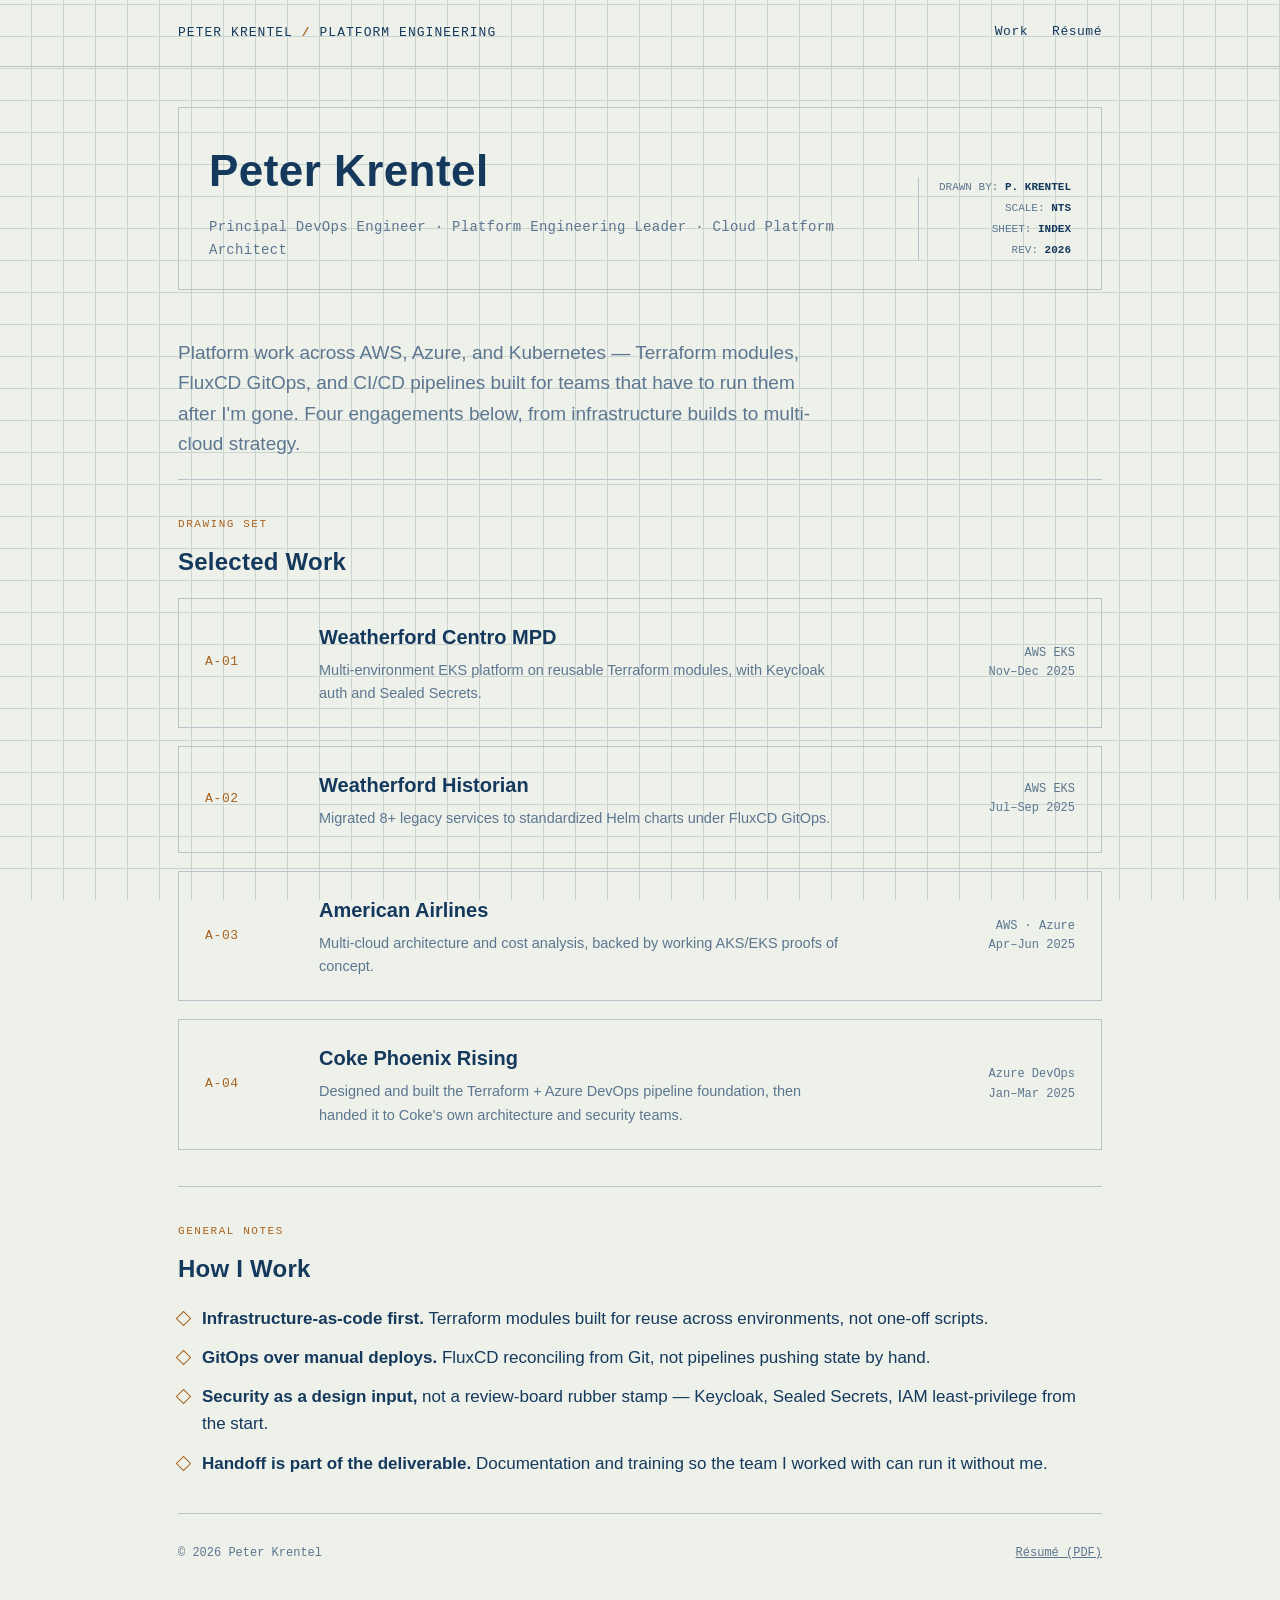
==== index.html @ 2c845978 "Publish site update from source repo" ====
<!DOCTYPE html>
<html lang="en">
<head>
<meta charset="UTF-8" />
<meta name="viewport" content="width=device-width, initial-scale=1.0" />
<title>Peter Krentel — Platform Engineering Portfolio</title>
<meta name="description" content="Platform engineering and cloud architecture portfolio: Terraform, Kubernetes, FluxCD GitOps, and CI/CD across AWS and Azure." />
<link rel="icon" href="data:image/svg+xml,%3Csvg xmlns='http://www.w3.org/2000/svg' viewBox='0 0 32 32'%3E%3Crect width='32' height='32' fill='%2314395c'/%3E%3Crect x='6' y='6' width='20' height='20' fill='none' stroke='%23eef4f9' stroke-width='2'/%3E%3Cline x1='16' y1='6' x2='16' y2='26' stroke='%23eef4f9' stroke-width='1'/%3E%3Cline x1='6' y1='16' x2='26' y2='16' stroke='%23eef4f9' stroke-width='1'/%3E%3C/svg%3E" />
<link rel="stylesheet" href="assets/style.css" />
</head>
<body>

<nav class="sitenav">
  <div class="wrap">
    <a class="brand" href="index.html">PETER KRENTEL <b>/</b> PLATFORM ENGINEERING</a>
    <div class="links">
      <a href="#work">Work</a>
      <a href="assets/resume.pdf">Résumé</a>
    </div>
  </div>
</nav>

<div class="wrap">

  <div class="titleblock">
    <div>
      <h1>Peter Krentel</h1>
      <div class="role">Principal DevOps Engineer &middot; Platform Engineering Leader &middot; Cloud Platform Architect</div>
    </div>
    <div class="stamp">
      DRAWN&nbsp;BY: <b>P.&nbsp;KRENTEL</b><br />
      SCALE: <b>NTS</b><br />
      SHEET: <b>INDEX</b><br />
      REV: <b>2026</b>
    </div>
  </div>

  <p class="lede">Platform work across AWS, Azure, and Kubernetes — Terraform modules, FluxCD GitOps, and CI/CD pipelines built for teams that have to run them after I'm gone. Four engagements below, from infrastructure builds to multi-cloud strategy.</p>

  <section class="block" id="work">
    <p class="eyebrow">Drawing Set</p>
    <h2>Selected Work</h2>
    <div class="sheet-index">

      <a class="sheet" href="projects/weatherford-centro-mpd.html">
        <span class="sheet-no">A-01</span>
        <span>
          <p class="sheet-title">Weatherford Centro MPD</p>
          <p class="sheet-desc">Multi-environment EKS platform on reusable Terraform modules, with Keycloak auth and Sealed Secrets.</p>
        </span>
        <span class="sheet-meta">AWS EKS<br />Nov&ndash;Dec 2025</span>
      </a>

      <a class="sheet" href="projects/weatherford-historian.html">
        <span class="sheet-no">A-02</span>
        <span>
          <p class="sheet-title">Weatherford Historian</p>
          <p class="sheet-desc">Migrated 8+ legacy services to standardized Helm charts under FluxCD GitOps.</p>
        </span>
        <span class="sheet-meta">AWS EKS<br />Jul&ndash;Sep 2025</span>
      </a>

      <a class="sheet" href="projects/american-airlines.html">
        <span class="sheet-no">A-03</span>
        <span>
          <p class="sheet-title">American Airlines</p>
          <p class="sheet-desc">Multi-cloud architecture and cost analysis, backed by working AKS/EKS proofs of concept.</p>
        </span>
        <span class="sheet-meta">AWS &middot; Azure<br />Apr&ndash;Jun 2025</span>
      </a>

      <a class="sheet" href="projects/coke-phoenix-rising.html">
        <span class="sheet-no">A-04</span>
        <span>
          <p class="sheet-title">Coke Phoenix Rising</p>
          <p class="sheet-desc">Designed and built the Terraform + Azure DevOps pipeline foundation, then handed it to Coke's own architecture and security teams.</p>
        </span>
        <span class="sheet-meta">Azure DevOps<br />Jan&ndash;Mar 2025</span>
      </a>

    </div>
  </section>

  <section class="block">
    <p class="eyebrow">General Notes</p>
    <h2>How I Work</h2>
    <ul class="marks">
      <li><b>Infrastructure-as-code first.</b> Terraform modules built for reuse across environments, not one-off scripts.</li>
      <li><b>GitOps over manual deploys.</b> FluxCD reconciling from Git, not pipelines pushing state by hand.</li>
      <li><b>Security as a design input,</b> not a review-board rubber stamp — Keycloak, Sealed Secrets, IAM least-privilege from the start.</li>
      <li><b>Handoff is part of the deliverable.</b> Documentation and training so the team I worked with can run it without me.</li>
    </ul>
  </section>

  <footer class="sitefoot">
    <span>&copy; 2026 Peter Krentel</span>
    <span><a href="assets/resume.pdf">Résumé (PDF)</a></span>
  </footer>

</div>

</body>
</html>
---- assets/style.css ----
/* ---------------------------------------------------------------
   Design system: drafting-table blueprint.
   Dark = cyanotype print (white ink on blueprint blue).
   Light = blueline print (blue ink on drafting paper).
   Both are real historical print processes for the same drawing —
   not an inverted palette, an alternate print of it.
   ------------------------------------------------------------- */

:root {
  --blueprint: #14395c;
  --blueprint-deep: #0c283f;
  --ink: #eef4f9;
  --grid-line: #2b567f;
  --accent: #e8a54c;
  --accent-ink: #1a1206;
  --muted: #9fb7cc;
  --rule: #33608a;
  --font-display: "Futura", "Century Gothic", "Avenir Next Condensed", "Bahnschrift", "Trebuchet MS", sans-serif;
  --font-body: -apple-system, "Segoe UI", "Helvetica Neue", Arial, sans-serif;
  --font-mono: ui-monospace, "SF Mono", "Cascadia Code", "Consolas", monospace;
}

@media (prefers-color-scheme: light) {
  :root {
    --blueprint: #eef0ea;
    --blueprint-deep: #e2e5dd;
    --ink: #14395c;
    --grid-line: #c9d3d0;
    --accent: #a8631f;
    --accent-ink: #fff8ec;
    --muted: #5c7690;
    --rule: #b7c4c9;
  }
}

* { box-sizing: border-box; }

html { scroll-behavior: smooth; }

body {
  margin: 0;
  background:
    repeating-linear-gradient(0deg, transparent, transparent 31px, var(--grid-line) 31px, var(--grid-line) 32px),
    repeating-linear-gradient(90deg, transparent, transparent 31px, var(--grid-line) 31px, var(--grid-line) 32px),
    var(--blueprint);
  background-attachment: fixed;
  opacity: 1;
  color: var(--ink);
  font-family: var(--font-body);
  font-size: 17px;
  line-height: 1.6;
}

/* grid lines should read faint, not literal */
body { position: relative; }
body::before {
  content: "";
  position: fixed;
  inset: 0;
  background: inherit;
  opacity: 1;
  z-index: -1;
}

a { color: inherit; }
a:focus-visible, button:focus-visible, input:focus-visible {
  outline: 2px solid var(--accent);
  outline-offset: 3px;
}

.wrap {
  max-width: 980px;
  margin: 0 auto;
  padding: 0 28px;
}

/* ---------------- nav ---------------- */
.sitenav {
  border-bottom: 1px solid var(--rule);
  padding: 22px 0;
}
.sitenav .wrap {
  display: flex;
  justify-content: space-between;
  align-items: center;
  gap: 16px;
  flex-wrap: wrap;
}
.sitenav .brand {
  font-family: var(--font-mono);
  font-size: 13px;
  letter-spacing: 0.08em;
  text-transform: uppercase;
  text-decoration: none;
  color: var(--ink);
}
.sitenav .brand b { color: var(--accent); }
.sitenav .links {
  display: flex;
  gap: 24px;
  font-family: var(--font-mono);
  font-size: 13px;
  letter-spacing: 0.04em;
}
.sitenav .links a { text-decoration: none; border-bottom: 1px solid transparent; }
.sitenav .links a:hover { border-bottom-color: var(--accent); }

/* ---------------- title block (architectural drawing convention) ---------------- */
.titleblock {
  border: 1px solid var(--rule);
  padding: 28px 30px;
  margin: 40px 0 48px;
  display: grid;
  grid-template-columns: 1fr auto;
  gap: 20px;
  align-items: end;
}
.titleblock h1 {
  font-family: var(--font-display);
  font-weight: 700;
  font-size: clamp(28px, 4.4vw, 44px);
  letter-spacing: 0.01em;
  margin: 0 0 10px;
  text-wrap: balance;
}
.titleblock .role {
  font-family: var(--font-mono);
  font-size: 14px;
  color: var(--muted);
  letter-spacing: 0.02em;
}
.titleblock .stamp {
  font-family: var(--font-mono);
  font-size: 11px;
  text-align: right;
  color: var(--muted);
  border-left: 1px solid var(--rule);
  padding-left: 20px;
  line-height: 1.9;
  white-space: nowrap;
}
.titleblock .stamp b { color: var(--ink); font-weight: 600; }

/* ---------------- eyebrow / labels ---------------- */
.eyebrow {
  font-family: var(--font-mono);
  font-size: 11px;
  letter-spacing: 0.14em;
  text-transform: uppercase;
  color: var(--accent);
  margin: 0 0 10px;
}

h2 {
  font-family: var(--font-display);
  font-weight: 700;
  font-size: 24px;
  letter-spacing: 0.01em;
  margin: 0 0 16px;
  text-wrap: balance;
}

section.block {
  padding: 36px 0;
  border-top: 1px solid var(--rule);
}

p { max-width: 65ch; }
.lede {
  font-size: 19px;
  color: var(--muted);
  max-width: 60ch;
}

/* ---------------- sheet index (project cards) ---------------- */
.sheet-index {
  display: grid;
  gap: 18px;
}
.sheet {
  display: grid;
  grid-template-columns: 90px 1fr auto;
  gap: 24px;
  align-items: center;
  border: 1px solid var(--rule);
  padding: 22px 26px;
  text-decoration: none;
  color: inherit;
  transition: border-color 0.15s ease, transform 0.15s ease;
}
.sheet:hover { border-color: var(--accent); }
@media (prefers-reduced-motion: no-preference) {
  .sheet:hover { transform: translateX(2px); }
}
.sheet .sheet-no {
  font-family: var(--font-mono);
  font-size: 13px;
  color: var(--accent);
  letter-spacing: 0.05em;
}
.sheet .sheet-title {
  font-family: var(--font-display);
  font-weight: 700;
  font-size: 20px;
  margin: 0 0 6px;
}
.sheet .sheet-desc {
  color: var(--muted);
  font-size: 14.5px;
  margin: 0;
}
.sheet .sheet-meta {
  font-family: var(--font-mono);
  font-size: 12px;
  color: var(--muted);
  text-align: right;
  white-space: nowrap;
}

@media (max-width: 640px) {
  .sheet { grid-template-columns: 1fr; gap: 8px; }
  .sheet .sheet-meta { text-align: left; }
  .titleblock { grid-template-columns: 1fr; }
  .titleblock .stamp { border-left: none; border-top: 1px solid var(--rule); padding-left: 0; padding-top: 14px; text-align: left; }
}

/* ---------------- specification schedule (tech stack table) ---------------- */
.schedule {
  width: 100%;
  border-collapse: collapse;
  font-family: var(--font-mono);
  font-size: 13.5px;
}
.schedule th, .schedule td {
  text-align: left;
  padding: 10px 14px;
  border-bottom: 1px solid var(--rule);
  vertical-align: top;
}
.schedule th {
  color: var(--accent);
  font-weight: 500;
  font-size: 11px;
  letter-spacing: 0.08em;
  text-transform: uppercase;
}
.schedule-wrap { overflow-x: auto; border: 1px solid var(--rule); }

/* ---------------- accomplishments ---------------- */
.marks {
  list-style: none;
  margin: 0;
  padding: 0;
  display: grid;
  gap: 12px;
}
.marks li {
  padding-left: 24px;
  position: relative;
}
.marks li::before {
  content: "";
  position: absolute;
  left: 0;
  top: 8px;
  width: 9px;
  height: 9px;
  border: 1.5px solid var(--accent);
  transform: rotate(45deg);
}

/* ---------------- diagram (blueprint linework) ---------------- */
.diagram {
  border: 1px solid var(--rule);
  padding: 26px;
  overflow-x: auto;
}
.diagram-label {
  font-family: var(--font-mono);
  font-size: 10.5px;
  letter-spacing: 0.1em;
  text-transform: uppercase;
  color: var(--muted);
  margin: 0 0 18px;
}
.flow {
  display: flex;
  align-items: center;
  gap: 10px;
  flex-wrap: nowrap;
  min-width: max-content;
}
.flow + .flow { margin-top: 14px; }
.node {
  font-family: var(--font-mono);
  font-size: 12.5px;
  border: 1px solid var(--rule);
  padding: 8px 12px;
  white-space: nowrap;
}
.node.accent { border-color: var(--accent); color: var(--accent); }
.flow-arrow { color: var(--muted); font-size: 13px; }

/* ---------------- footer ---------------- */
.sitefoot {
  border-top: 1px solid var(--rule);
  padding: 30px 0 60px;
  font-family: var(--font-mono);
  font-size: 12px;
  color: var(--muted);
  display: flex;
  justify-content: space-between;
  flex-wrap: wrap;
  gap: 10px;
}

/* ---------------- button ---------------- */
.btn {
  display: inline-flex;
  align-items: center;
  gap: 8px;
  font-family: var(--font-mono);
  font-size: 13px;
  letter-spacing: 0.03em;
  text-decoration: none;
  color: var(--accent-ink);
  background: var(--accent);
  padding: 10px 18px;
  border: 1px solid var(--accent);
}
.btn.ghost {
  background: transparent;
  color: var(--ink);
  border-color: var(--rule);
}

.back-link {
  font-family: var(--font-mono);
  font-size: 13px;
  text-decoration: none;
  color: var(--muted);
  display: inline-block;
  margin-bottom: 24px;
}
.back-link:hover { color: var(--accent); }
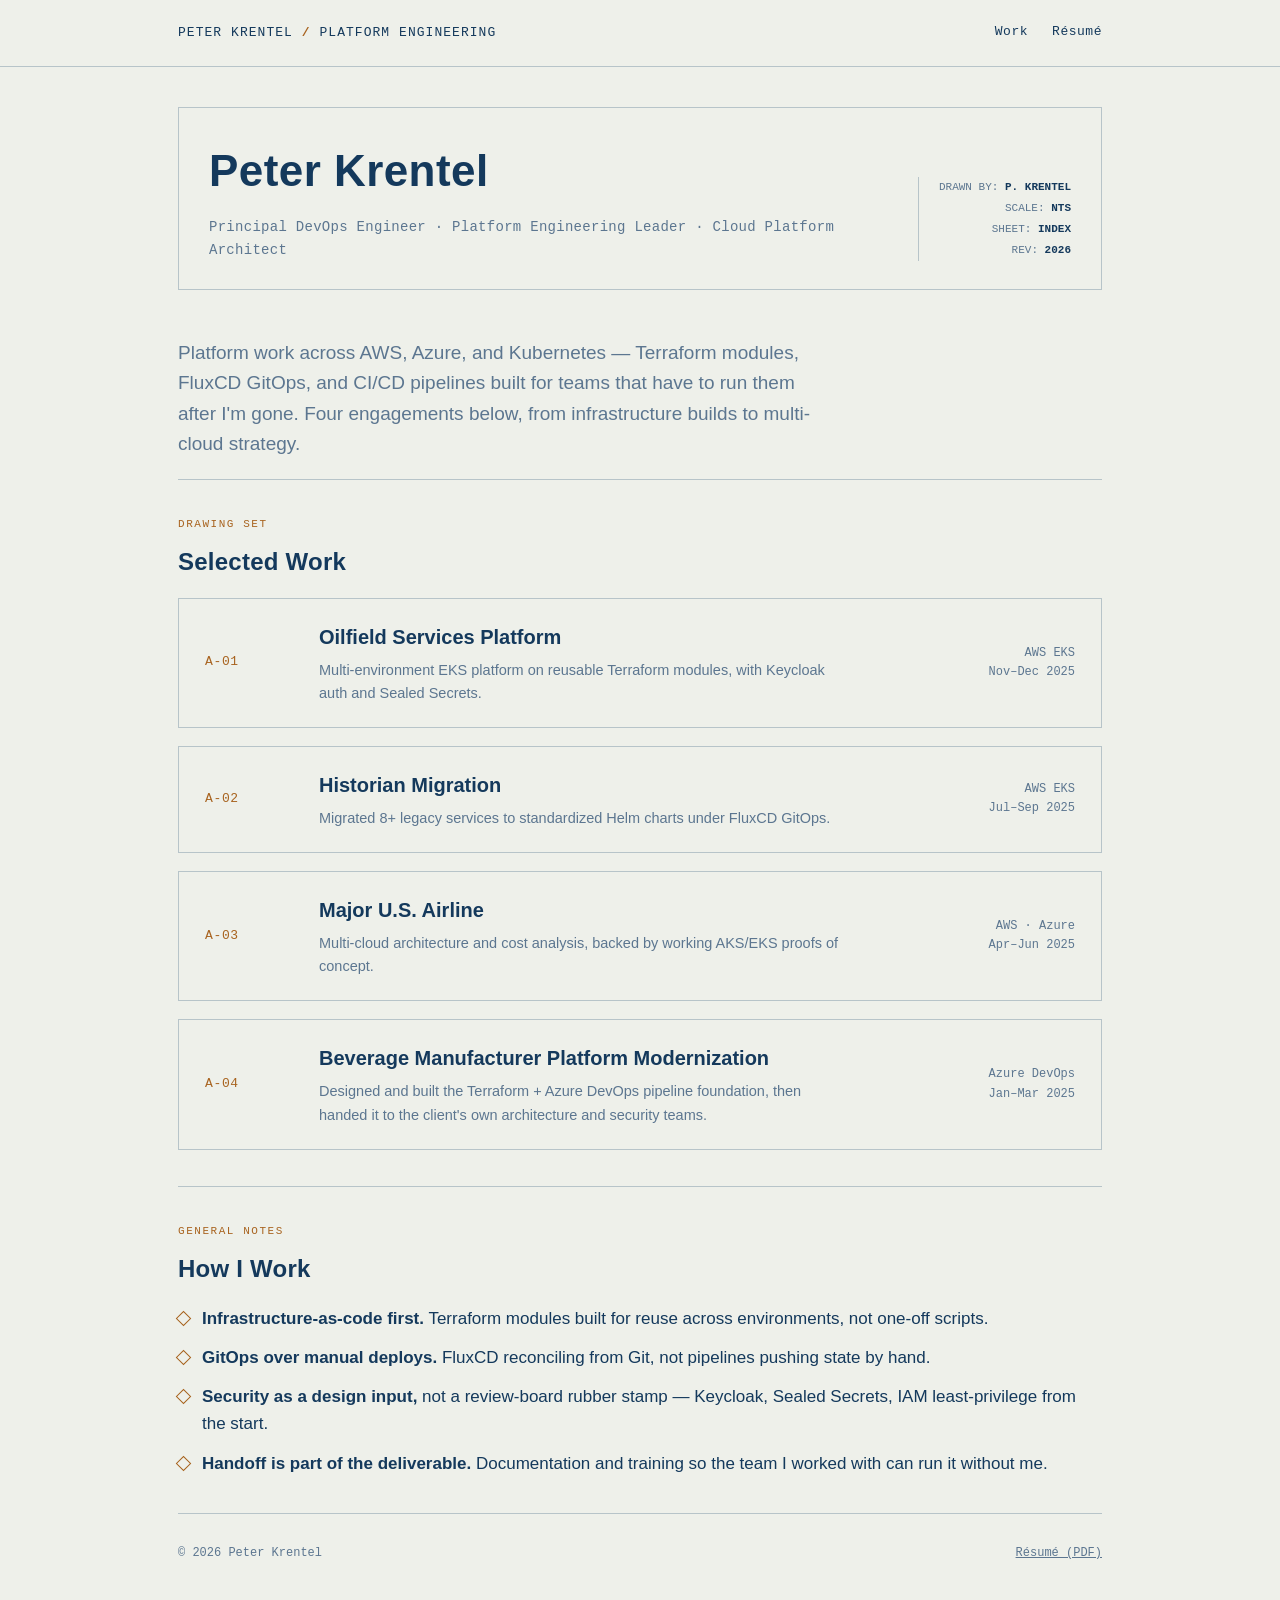
==== commit a3289e26: "Publish site update from source repo" ====
--- a/index.html
+++ b/index.html
@@ -42,38 +42,38 @@
     <h2>Selected Work</h2>
     <div class="sheet-index">
 
-      <a class="sheet" href="projects/weatherford-centro-mpd.html">
+      <a class="sheet" href="projects/oilfield-services-platform.html">
         <span class="sheet-no">A-01</span>
         <span>
-          <p class="sheet-title">Weatherford Centro MPD</p>
+          <p class="sheet-title">Oilfield Services Platform</p>
           <p class="sheet-desc">Multi-environment EKS platform on reusable Terraform modules, with Keycloak auth and Sealed Secrets.</p>
         </span>
         <span class="sheet-meta">AWS EKS<br />Nov&ndash;Dec 2025</span>
       </a>
 
-      <a class="sheet" href="projects/weatherford-historian.html">
+      <a class="sheet" href="projects/historian-migration.html">
         <span class="sheet-no">A-02</span>
         <span>
-          <p class="sheet-title">Weatherford Historian</p>
+          <p class="sheet-title">Historian Migration</p>
           <p class="sheet-desc">Migrated 8+ legacy services to standardized Helm charts under FluxCD GitOps.</p>
         </span>
         <span class="sheet-meta">AWS EKS<br />Jul&ndash;Sep 2025</span>
       </a>
 
-      <a class="sheet" href="projects/american-airlines.html">
+      <a class="sheet" href="projects/major-us-airline.html">
         <span class="sheet-no">A-03</span>
         <span>
-          <p class="sheet-title">American Airlines</p>
+          <p class="sheet-title">Major U.S. Airline</p>
           <p class="sheet-desc">Multi-cloud architecture and cost analysis, backed by working AKS/EKS proofs of concept.</p>
         </span>
         <span class="sheet-meta">AWS &middot; Azure<br />Apr&ndash;Jun 2025</span>
       </a>
 
-      <a class="sheet" href="projects/coke-phoenix-rising.html">
+      <a class="sheet" href="projects/beverage-platform-modernization.html">
         <span class="sheet-no">A-04</span>
         <span>
-          <p class="sheet-title">Coke Phoenix Rising</p>
-          <p class="sheet-desc">Designed and built the Terraform + Azure DevOps pipeline foundation, then handed it to Coke's own architecture and security teams.</p>
+          <p class="sheet-title">Beverage Manufacturer Platform Modernization</p>
+          <p class="sheet-desc">Designed and built the Terraform + Azure DevOps pipeline foundation, then handed it to the client's own architecture and security teams.</p>
         </span>
         <span class="sheet-meta">Azure DevOps<br />Jan&ndash;Mar 2025</span>
       </a>
--- a/assets/style.css
+++ b/assets/style.css
@@ -39,27 +39,11 @@
 
 body {
   margin: 0;
-  background:
-    repeating-linear-gradient(0deg, transparent, transparent 31px, var(--grid-line) 31px, var(--grid-line) 32px),
-    repeating-linear-gradient(90deg, transparent, transparent 31px, var(--grid-line) 31px, var(--grid-line) 32px),
-    var(--blueprint);
-  background-attachment: fixed;
-  opacity: 1;
+  background: var(--blueprint);
   color: var(--ink);
   font-family: var(--font-body);
   font-size: 17px;
   line-height: 1.6;
-}
-
-/* grid lines should read faint, not literal */
-body { position: relative; }
-body::before {
-  content: "";
-  position: fixed;
-  inset: 0;
-  background: inherit;
-  opacity: 1;
-  z-index: -1;
 }
 
 a { color: inherit; }
@@ -343,3 +327,75 @@
   margin-bottom: 24px;
 }
 .back-link:hover { color: var(--accent); }
+
+/* ---------------- rendered markdown content ---------------- */
+.md-content { padding-bottom: 20px; }
+.md-content h2 {
+  font-family: var(--font-display);
+  font-weight: 700;
+  font-size: 22px;
+  margin: 44px 0 16px;
+  padding-top: 32px;
+  border-top: 1px solid var(--rule);
+  text-wrap: balance;
+}
+.md-content h2:first-child { margin-top: 0; padding-top: 0; border-top: none; }
+.md-content h3 {
+  font-family: var(--font-mono);
+  font-size: 13px;
+  letter-spacing: 0.06em;
+  text-transform: uppercase;
+  color: var(--accent);
+  margin: 28px 0 12px;
+}
+.md-content p { max-width: 68ch; color: var(--ink); }
+.md-content strong { color: var(--ink); }
+.md-content hr { border: none; border-top: 1px solid var(--rule); margin: 8px 0; }
+.md-content ul, .md-content ol { padding-left: 22px; max-width: 68ch; }
+.md-content li { margin-bottom: 8px; }
+.md-content a { color: var(--accent); text-decoration-color: var(--rule); }
+.md-content code {
+  font-family: var(--font-mono);
+  font-size: 0.9em;
+  background: var(--blueprint-deep);
+  padding: 2px 5px;
+}
+.md-content pre {
+  font-family: var(--font-mono);
+  font-size: 13px;
+  background: var(--blueprint-deep);
+  border: 1px solid var(--rule);
+  padding: 16px 18px;
+  overflow-x: auto;
+}
+.md-content pre code { background: none; padding: 0; }
+.md-content table {
+  width: 100%;
+  border-collapse: collapse;
+  font-family: var(--font-mono);
+  font-size: 13px;
+  margin: 8px 0 24px;
+}
+.md-content th, .md-content td {
+  text-align: left;
+  padding: 9px 14px;
+  border-bottom: 1px solid var(--rule);
+}
+.md-content th {
+  color: var(--accent);
+  font-weight: 500;
+  font-size: 11px;
+  letter-spacing: 0.06em;
+  text-transform: uppercase;
+}
+.md-content .table-wrap { overflow-x: auto; }
+
+/* mermaid diagrams inherit the same drafting-sheet framing as everything else */
+.mermaid {
+  border: 1px solid var(--rule);
+  padding: 20px;
+  margin: 12px 0 28px;
+  overflow-x: auto;
+  background: var(--blueprint-deep);
+}
+.mermaid svg { max-width: 100%; }
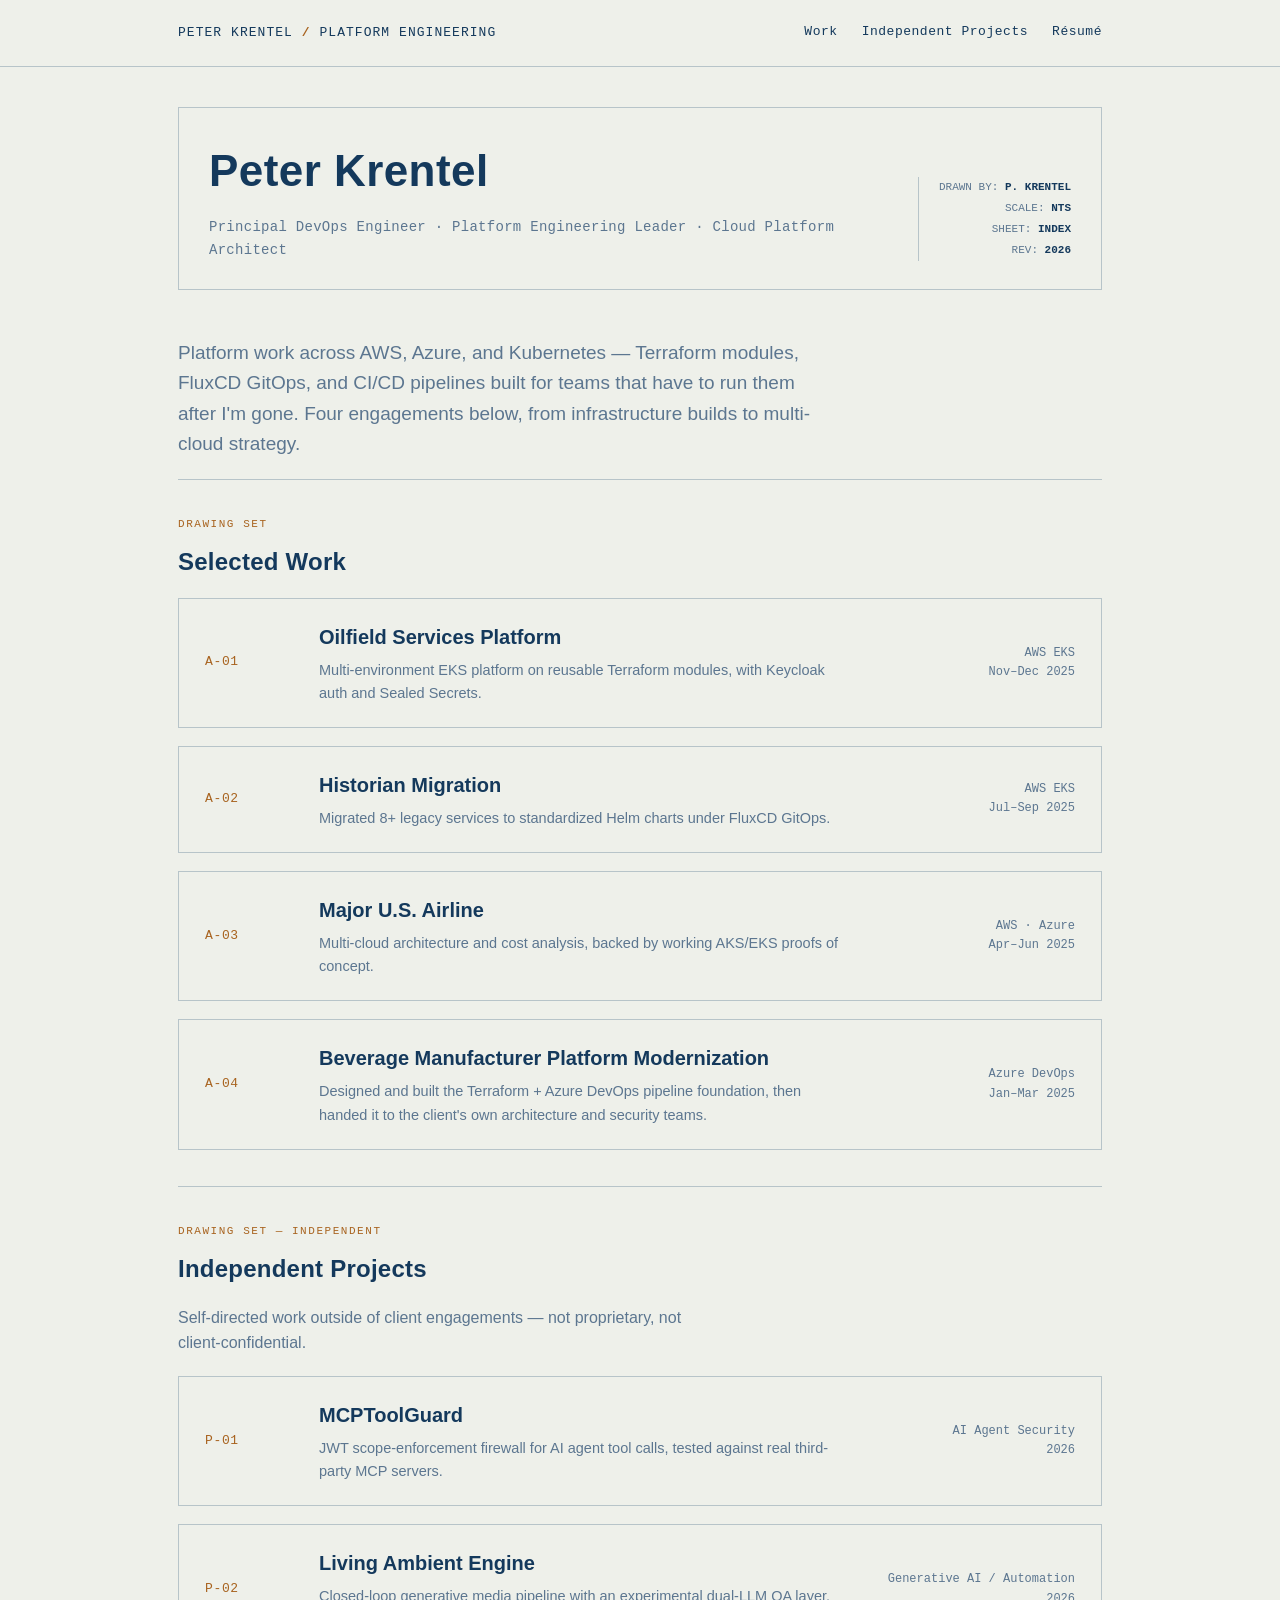
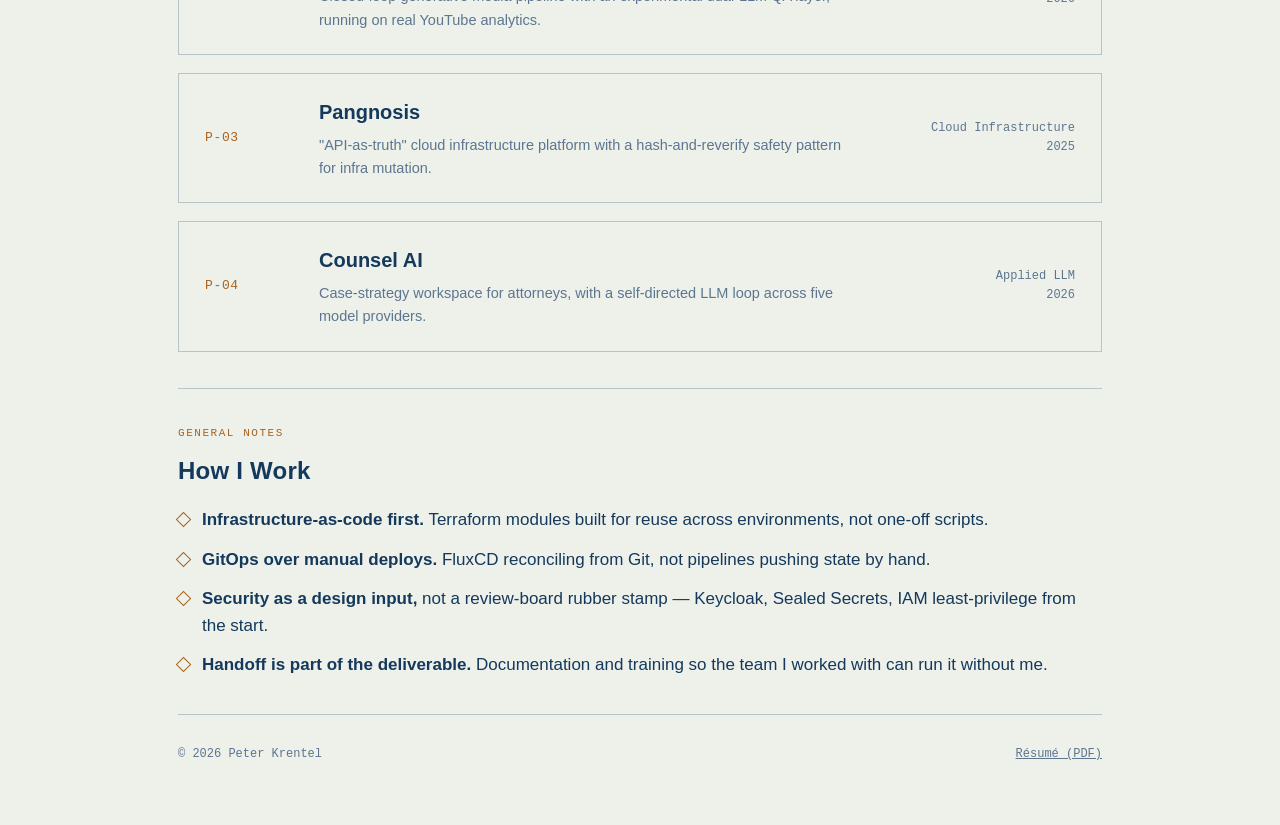
==== commit ead7881f: "Publish site update from source repo" ====
--- a/index.html
+++ b/index.html
@@ -15,6 +15,7 @@
     <a class="brand" href="index.html">PETER KRENTEL <b>/</b> PLATFORM ENGINEERING</a>
     <div class="links">
       <a href="#work">Work</a>
+      <a href="#independent">Independent Projects</a>
       <a href="assets/resume.pdf">Résumé</a>
     </div>
   </div>
@@ -81,6 +82,51 @@
     </div>
   </section>
 
+  <section class="block" id="independent">
+    <p class="eyebrow">Drawing Set &mdash; Independent</p>
+    <h2>Independent Projects</h2>
+    <p class="lede" style="font-size:16px; margin-bottom:20px;">Self-directed work outside of client engagements &mdash; not proprietary, not client-confidential.</p>
+    <div class="sheet-index">
+
+      <a class="sheet" href="projects/mcp-tool-guard.html">
+        <span class="sheet-no">P-01</span>
+        <span>
+          <p class="sheet-title">MCPToolGuard</p>
+          <p class="sheet-desc">JWT scope-enforcement firewall for AI agent tool calls, tested against real third-party MCP servers.</p>
+        </span>
+        <span class="sheet-meta">AI Agent Security<br />2026</span>
+      </a>
+
+      <a class="sheet" href="projects/living-ambient-engine.html">
+        <span class="sheet-no">P-02</span>
+        <span>
+          <p class="sheet-title">Living Ambient Engine</p>
+          <p class="sheet-desc">Closed-loop generative media pipeline with an experimental dual-LLM QA layer, running on real YouTube analytics.</p>
+        </span>
+        <span class="sheet-meta">Generative AI / Automation<br />2026</span>
+      </a>
+
+      <a class="sheet" href="projects/pangnosis.html">
+        <span class="sheet-no">P-03</span>
+        <span>
+          <p class="sheet-title">Pangnosis</p>
+          <p class="sheet-desc">"API-as-truth" cloud infrastructure platform with a hash-and-reverify safety pattern for infra mutation.</p>
+        </span>
+        <span class="sheet-meta">Cloud Infrastructure<br />2025</span>
+      </a>
+
+      <a class="sheet" href="projects/legal-ai-researcher.html">
+        <span class="sheet-no">P-04</span>
+        <span>
+          <p class="sheet-title">Counsel AI</p>
+          <p class="sheet-desc">Case-strategy workspace for attorneys, with a self-directed LLM loop across five model providers.</p>
+        </span>
+        <span class="sheet-meta">Applied LLM<br />2026</span>
+      </a>
+
+    </div>
+  </section>
+
   <section class="block">
     <p class="eyebrow">General Notes</p>
     <h2>How I Work</h2>
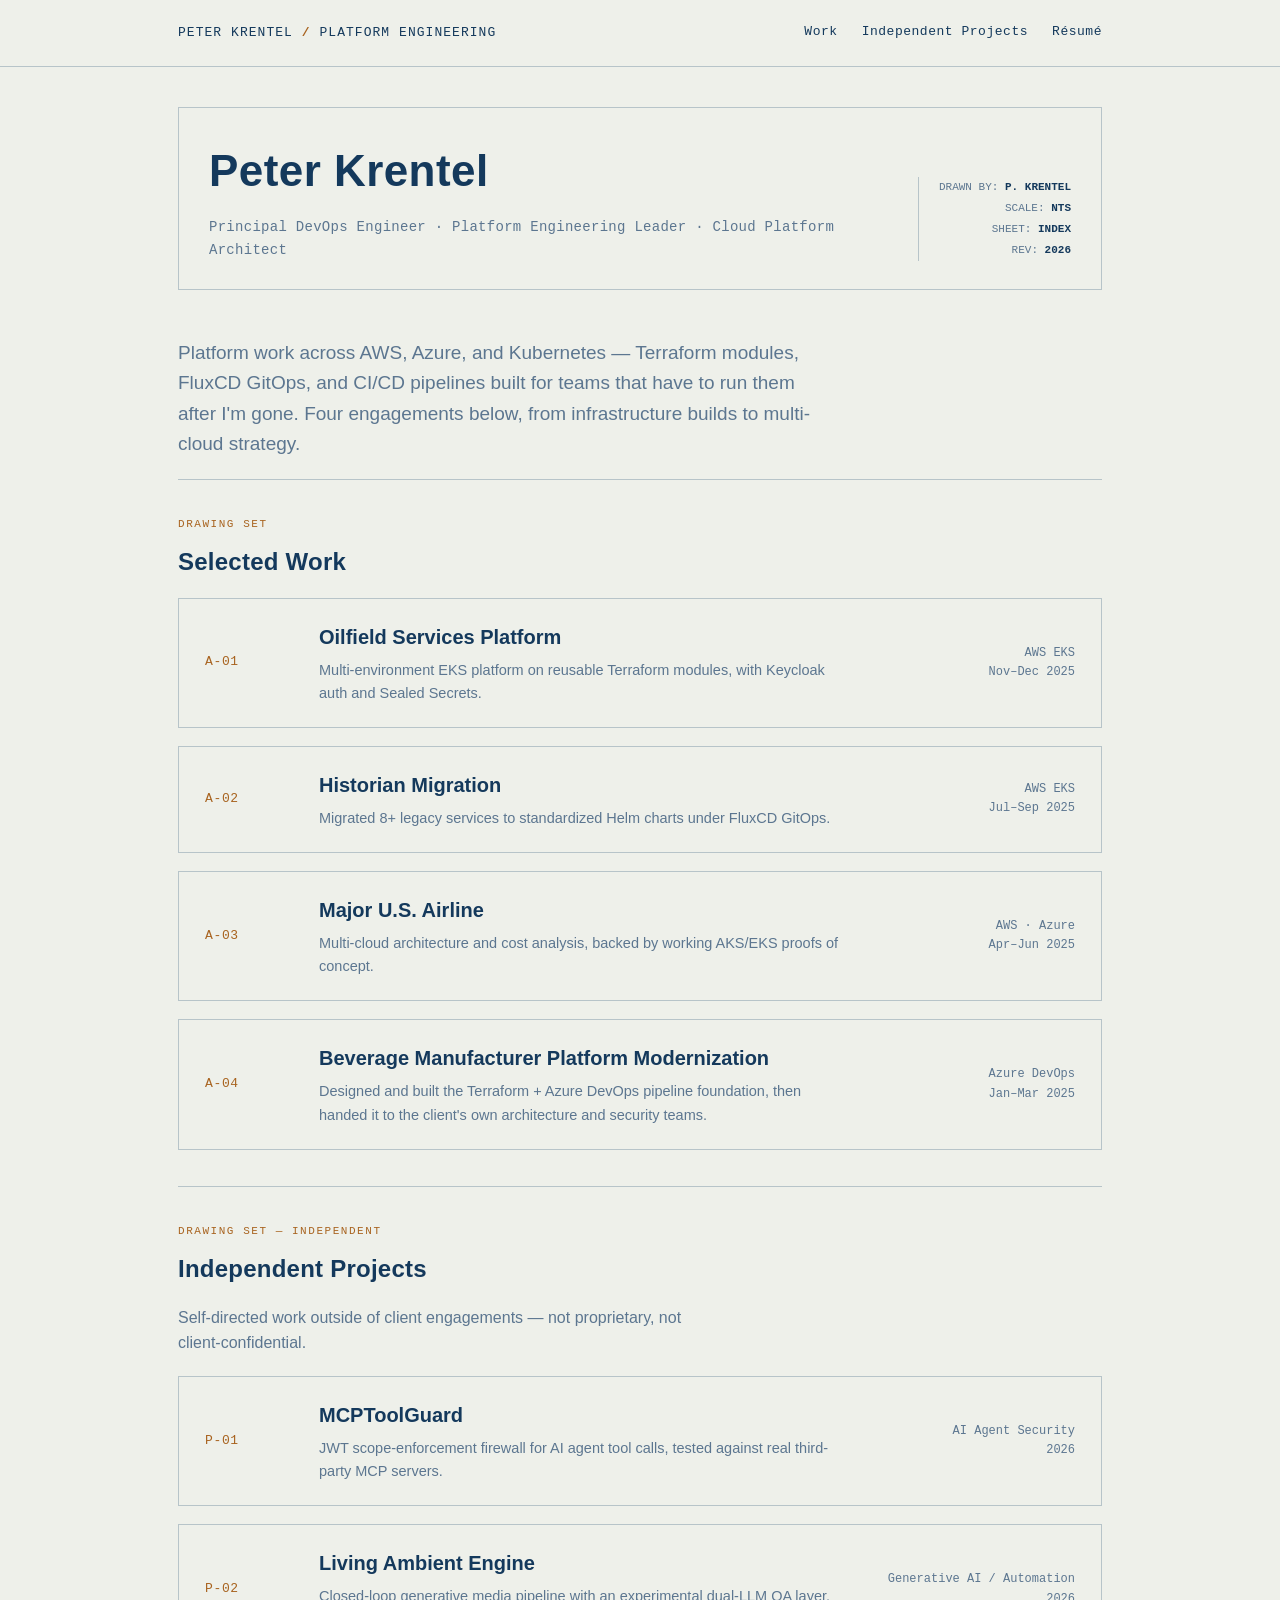
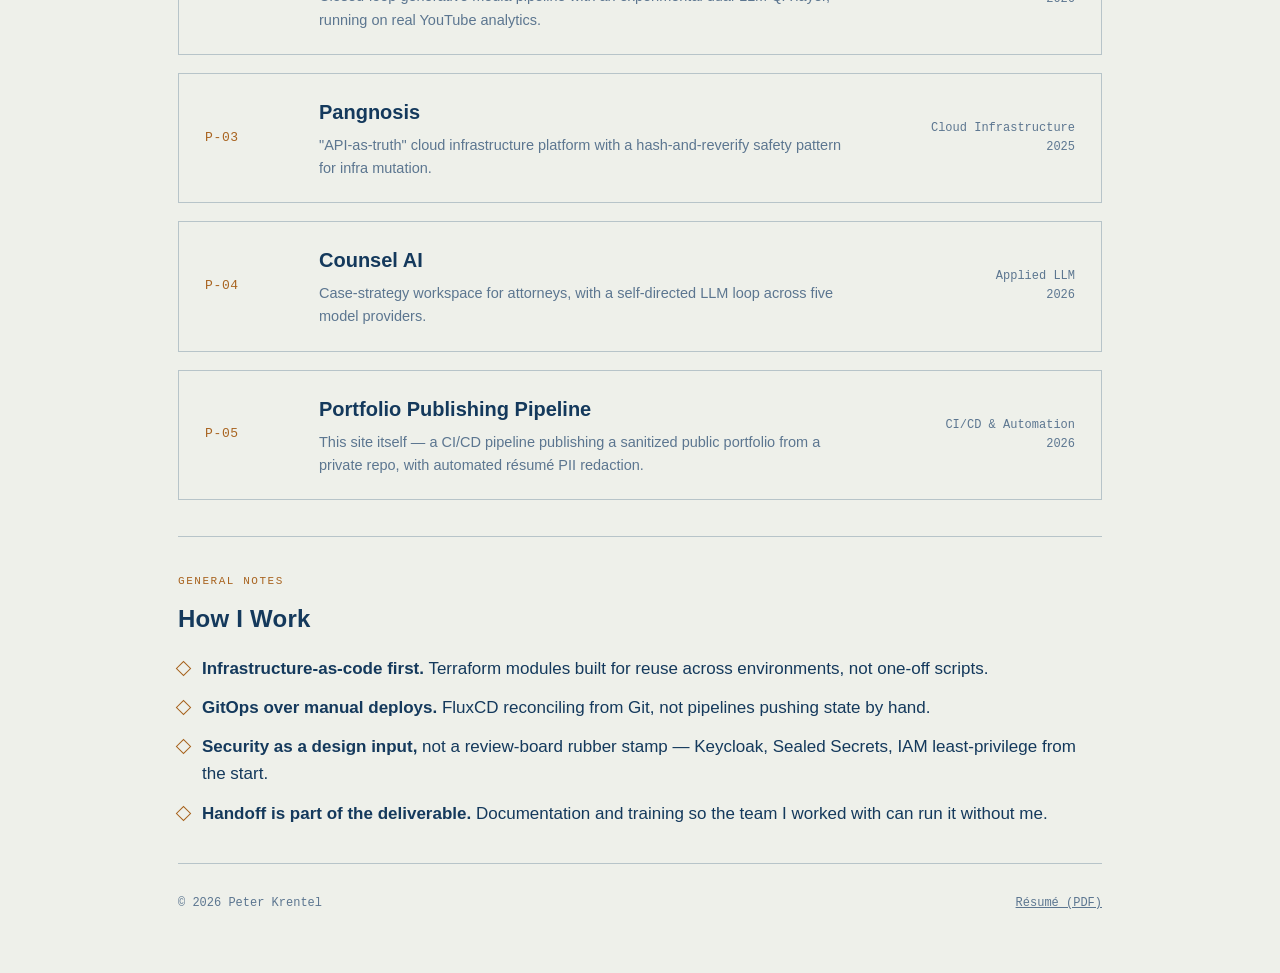
==== commit f6019e56: "Publish site update from source repo" ====
--- a/index.html
+++ b/index.html
@@ -124,6 +124,15 @@
         <span class="sheet-meta">Applied LLM<br />2026</span>
       </a>
 
+      <a class="sheet" href="projects/portfolio-pipeline.html">
+        <span class="sheet-no">P-05</span>
+        <span>
+          <p class="sheet-title">Portfolio Publishing Pipeline</p>
+          <p class="sheet-desc">This site itself — a CI/CD pipeline publishing a sanitized public portfolio from a private repo, with automated résumé PII redaction.</p>
+        </span>
+        <span class="sheet-meta">CI/CD &amp; Automation<br />2026</span>
+      </a>
+
     </div>
   </section>
 
